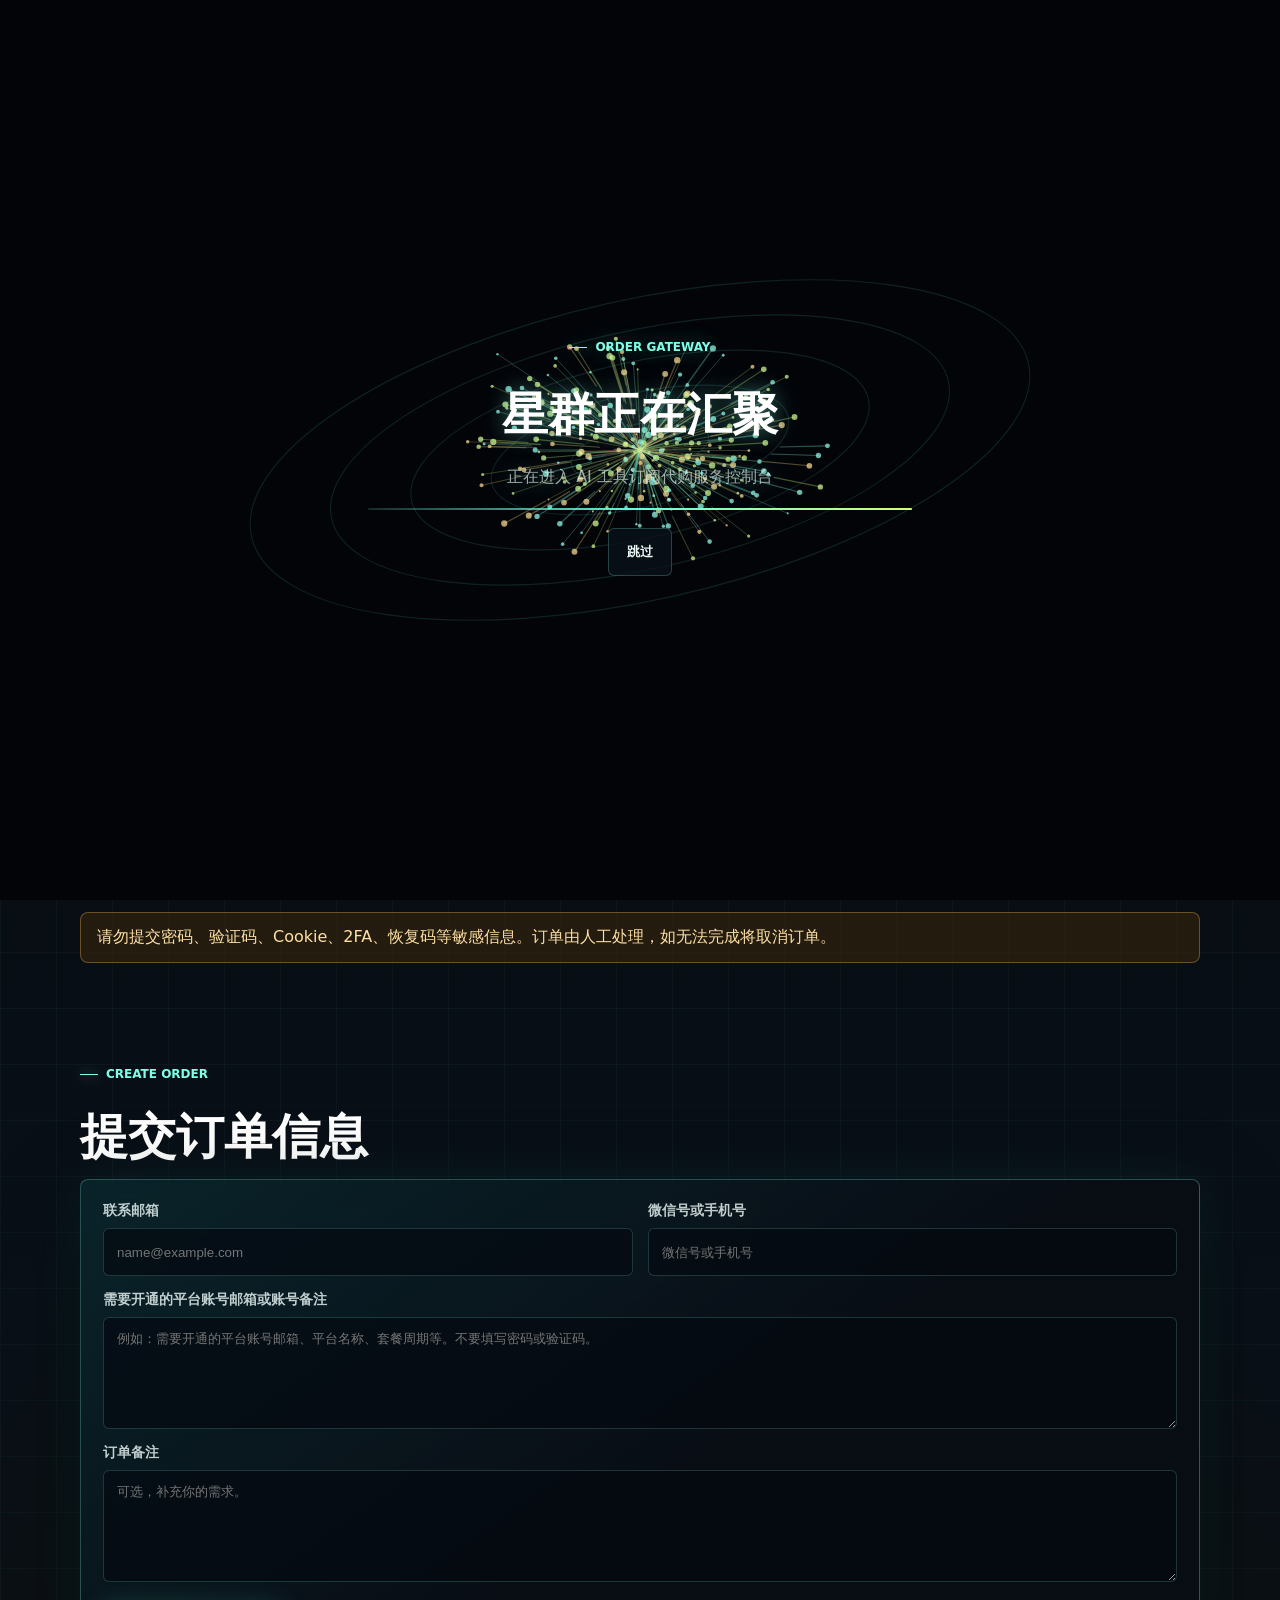
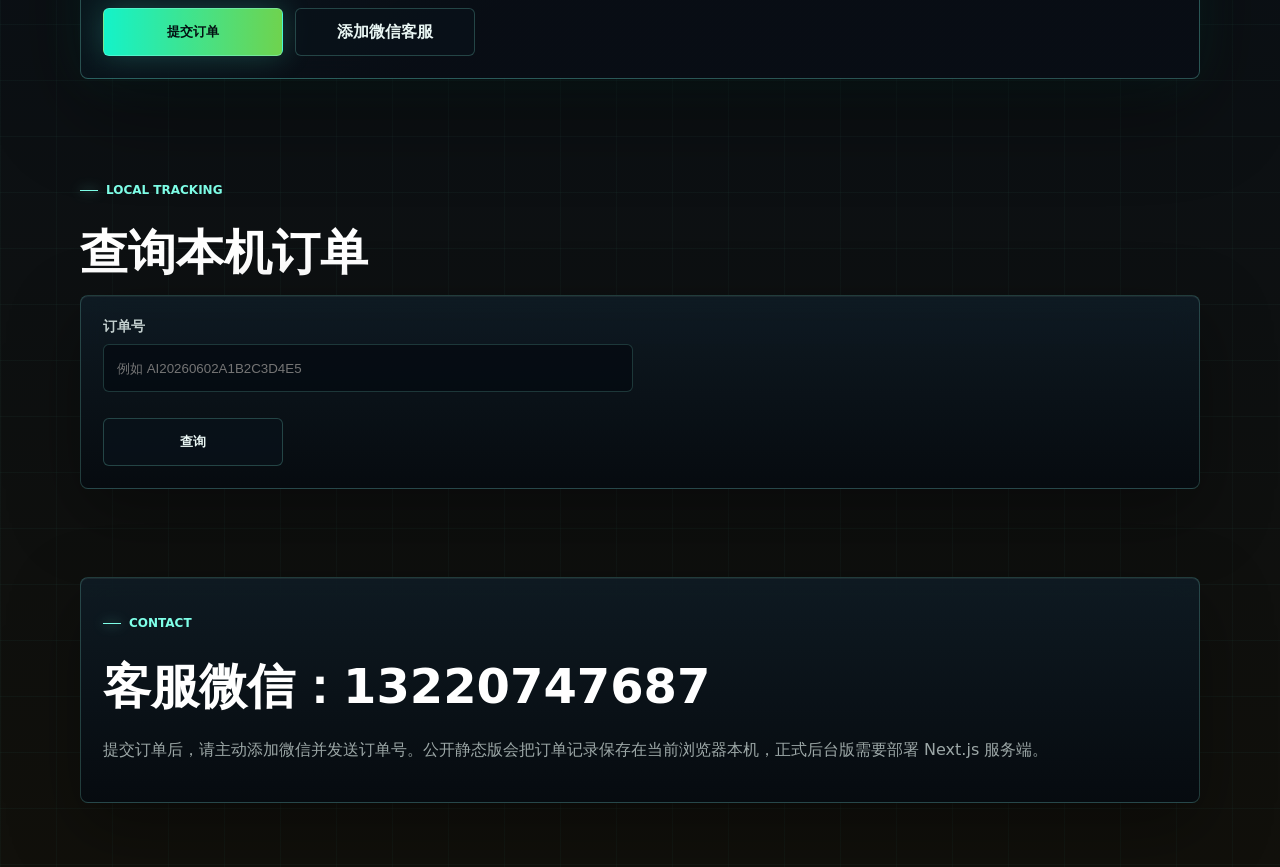
==== ai-order-service/index.html @ 051e1126 "Add AI order service public frontend" ====
<!doctype html>
<html lang="zh-CN">
<head>
  <meta charset="utf-8" />
  <meta name="viewport" content="width=device-width, initial-scale=1" />
  <title>AI 工具订阅代购服务</title>
  <style>
    :root{color-scheme:dark;--bg:#05070a;--text:#eaf7f4;--muted:rgba(234,247,244,.66);--line:rgba(139,255,232,.2);--cyan:#7fffe8;--lime:#d5ff6f;--gold:#ffc66d}*{box-sizing:border-box}body{margin:0;min-height:100vh;font-family:Inter,ui-sans-serif,system-ui,-apple-system,BlinkMacSystemFont,"Segoe UI","Microsoft YaHei",sans-serif;background:linear-gradient(rgba(92,255,221,.035) 1px,transparent 1px),linear-gradient(90deg,rgba(92,255,221,.03) 1px,transparent 1px),linear-gradient(180deg,#05070a 0%,#091018 52%,#11100b 100%);background-size:56px 56px,56px 56px,auto;color:var(--text)}body:after{position:fixed;inset:0;z-index:-1;pointer-events:none;content:"";background:linear-gradient(130deg,rgba(26,255,198,.12),transparent 28%),linear-gradient(320deg,rgba(255,194,92,.1),transparent 32%),linear-gradient(180deg,transparent,rgba(0,0,0,.46))}a{color:inherit;text-decoration:none}.site-header{position:sticky;top:0;z-index:30;border-bottom:1px solid rgba(139,255,232,.16);background:rgba(5,8,12,.78);backdrop-filter:blur(18px)}.nav{display:flex;max-width:1180px;justify-content:space-between;align-items:center;gap:18px;margin:0 auto;padding:16px}.brand{display:inline-flex;gap:10px;align-items:center;font-weight:800}.brand:before{width:12px;height:12px;border:1px solid var(--cyan);box-shadow:0 0 18px rgba(127,255,232,.9);content:"";transform:rotate(45deg)}.nav-links{display:flex;gap:16px;color:rgba(234,247,244,.7);font-size:14px}.hero{position:relative;display:grid;min-height:calc(100vh - 66px);align-items:center;overflow:hidden;padding:32px 16px}.hero:before,.hero:after{position:absolute;inset:14% 8%;border:1px solid rgba(115,255,231,.16);content:"";pointer-events:none;transform:perspective(760px) rotateX(66deg) rotateZ(-13deg)}.hero:after{inset:20% 16%;border-color:rgba(255,203,117,.16);transform:perspective(760px) rotateX(67deg) rotateZ(17deg)}.hero-grid{position:relative;z-index:1;display:grid;width:100%;max-width:1160px;gap:28px;margin:0 auto}@media(min-width:900px){.hero-grid{grid-template-columns:1.08fr .92fr;align-items:center}}.badges{display:flex;flex-wrap:wrap;gap:10px}.badge,.status-pill{display:inline-flex;align-items:center;border:1px solid rgba(127,255,232,.24);border-radius:999px;background:rgba(8,22,26,.72);color:#9ffced;font-size:12px;font-weight:800;padding:7px 11px}.micro{display:inline-flex;align-items:center;gap:8px;color:var(--cyan);font-size:12px;font-weight:800}.micro:before{width:18px;height:1px;background:var(--cyan);box-shadow:0 0 12px rgba(127,255,232,.8);content:""}h1{max-width:760px;margin:18px 0;color:white;font-size:clamp(48px,9vw,86px);line-height:.95;letter-spacing:0}p{color:var(--muted);line-height:1.85}.actions{display:grid;gap:12px;margin-top:26px}@media(min-width:520px){.actions{grid-template-columns:180px 180px}}.btn{display:inline-flex;min-height:48px;justify-content:center;align-items:center;border-radius:6px;font-weight:900;padding:12px 18px;cursor:pointer}.btn-primary{border:1px solid rgba(142,255,231,.42);background:linear-gradient(90deg,rgba(21,255,211,.95),rgba(134,255,91,.82));color:#031112;box-shadow:0 0 30px rgba(74,255,219,.22)}.btn-secondary{border:1px solid rgba(139,255,232,.22);background:rgba(9,19,26,.78);color:var(--text)}.panel,.panel-strong{border:1px solid var(--line);border-radius:8px;background:linear-gradient(180deg,rgba(15,28,37,.88),rgba(6,11,16,.9));box-shadow:0 24px 70px rgba(0,0,0,.36),inset 0 1px 0 rgba(255,255,255,.06);backdrop-filter:blur(16px)}.panel-strong{border-color:rgba(127,255,232,.28);background:linear-gradient(145deg,rgba(10,42,48,.76),rgba(9,13,21,.93) 56%);box-shadow:0 28px 90px rgba(0,0,0,.42),0 0 54px rgba(37,255,219,.08)}.package{padding:22px}.price{color:var(--cyan);font-size:56px;font-weight:950;line-height:1}.data-row{display:flex;justify-content:space-between;gap:18px;border-top:1px solid rgba(139,255,232,.12);padding:13px 0}.data-row:first-child{border-top:0}.data-row dt{color:rgba(234,247,244,.52)}.data-row dd{margin:0;color:white;font-weight:900;text-align:right}.section{width:min(1120px,calc(100% - 32px));margin:0 auto;padding:24px 0 64px}.section h2{margin:8px 0 10px;color:white;font-size:clamp(30px,5vw,48px)}.notice{border:1px solid rgba(255,197,91,.32);border-radius:8px;background:rgba(54,38,13,.62);color:#ffe0a3;padding:14px 16px}.form-grid{display:grid;gap:15px}@media(min-width:720px){.form-grid{grid-template-columns:1fr 1fr}.span-2{grid-column:span 2}}label{display:grid;gap:8px;color:rgba(234,247,244,.82);font-size:14px;font-weight:800}input,textarea{min-height:48px;width:100%;border:1px solid rgba(139,255,232,.18);border-radius:6px;background:rgba(5,11,17,.72);color:#f2fffc;outline:none;padding:12px 13px}textarea{min-height:112px;resize:vertical}.error{display:none;border:1px solid rgba(255,111,111,.34);border-radius:8px;background:rgba(54,14,18,.72);color:#ffb7b7;padding:12px 14px}.success{display:none;border:1px solid rgba(107,255,209,.3);border-radius:8px;background:rgba(8,42,37,.64);color:#95ffe8;padding:14px}.cosmic-intro{position:fixed;inset:0;z-index:80;display:grid;place-items:center;overflow:hidden;background:#020408;transition:opacity 620ms ease,visibility 620ms ease}.cosmic-intro.done{visibility:hidden;opacity:0;pointer-events:none}#stars{position:absolute;inset:0;width:100%;height:100%}.intro-console{position:relative;z-index:2;width:min(560px,calc(100vw - 32px));padding:22px 8px;text-align:center;text-shadow:0 0 22px rgba(127,255,232,.45)}.intro-console h2{margin:14px 0 8px;color:white;font-size:clamp(30px,7vw,46px)}.progress{height:2px;overflow:hidden;border-radius:999px;background:rgba(127,255,232,.15)}.progress span{display:block;height:100%;width:100%;background:linear-gradient(90deg,transparent,#64ffdf,#d5ff6f);animation:progress 2.8s ease both;transform-origin:left}@keyframes progress{from{transform:scaleX(0)}to{transform:scaleX(1)}}
  </style>
</head>
<body>
  <div class="cosmic-intro" id="intro"><canvas id="stars" aria-hidden="true"></canvas><div class="intro-console"><p class="micro" style="justify-content:center">ORDER GATEWAY</p><h2>星群正在汇聚</h2><p>正在进入 AI 工具订阅代购服务控制台</p><div class="progress"><span></span></div><button class="btn btn-secondary" id="skipIntro" style="margin-top:18px" type="button">跳过</button></div></div>
  <header class="site-header"><nav class="nav"><a class="brand" href="#top">AI 工具订阅代购服务</a><div class="nav-links"><a href="#order">下单</a><a href="#track">查询</a><a href="#contact">联系</a></div></nav></header>
  <main id="top"><section class="hero"><div class="hero-grid"><div><div class="badges"><span class="badge">固定 120 元</span><span class="badge">人工处理</span><span class="badge">公开前端版</span></div><p class="micro" style="margin-top:34px">AI SUBSCRIPTION ORDER NODE</p><h1>AI 工具订阅代购服务</h1><p>提交订单信息后，请添加客服微信完成付款与人工处理。本站为第三方服务页面，不是相关 AI 平台官方网站，也不代表官方。</p><div class="actions"><a class="btn btn-primary" href="#order">立即下单</a><a class="btn btn-secondary" href="#track">查询本机订单</a></div></div><aside class="panel-strong package"><p class="micro">CURRENT PACKAGE</p><div style="display:flex;justify-content:space-between;gap:18px;margin-top:18px"><div><h2 style="margin:0;color:white">AI 工具订阅代购</h2><p>提交订单后客服人工处理，当前公开静态版不接入真实支付接口。</p></div><div style="text-align:right"><div class="price">120</div><div style="color:rgba(255,255,255,.58);font-weight:800">CNY</div></div></div><dl><div class="data-row"><dt>订单状态</dt><dd>待付款 / 待处理</dd></div><div class="data-row"><dt>客服微信</dt><dd>13220747687</dd></div><div class="data-row"><dt>履约方式</dt><dd>人工联系上游渠道</dd></div></dl></aside></div></section><section class="section"><div class="notice">请勿提交密码、验证码、Cookie、2FA、恢复码等敏感信息。订单由人工处理，如无法完成将取消订单。</div></section><section class="section" id="order"><p class="micro">CREATE ORDER</p><h2>提交订单信息</h2><form class="panel-strong package" id="orderForm"><div class="error" id="errorBox"></div><div class="success" id="successBox"></div><div class="form-grid"><label>联系邮箱<input name="contactEmail" type="email" placeholder="name@example.com" required /></label><label>微信号或手机号<input name="contactMethod" placeholder="微信号或手机号" required /></label><label class="span-2">需要开通的平台账号邮箱或账号备注<textarea name="accountNote" placeholder="例如：需要开通的平台账号邮箱、平台名称、套餐周期等。不要填写密码或验证码。" required></textarea></label><label class="span-2">订单备注<textarea name="customerNote" placeholder="可选，补充你的需求。"></textarea></label></div><div class="actions"><button class="btn btn-primary" type="submit">提交订单</button><a class="btn btn-secondary" href="weixin://">添加微信客服</a></div></form></section><section class="section" id="track"><p class="micro">LOCAL TRACKING</p><h2>查询本机订单</h2><div class="panel package"><div class="form-grid"><label>订单号<input id="trackInput" placeholder="例如 AI20260602A1B2C3D4E5" /></label></div><div class="actions"><button class="btn btn-secondary" id="trackButton" type="button">查询</button></div><div class="success" id="trackResult"></div></div></section></main><footer class="section" id="contact"><div class="panel package"><p class="micro">CONTACT</p><h2>客服微信：13220747687</h2><p>提交订单后，请主动添加微信并发送订单号。公开静态版会把订单记录保存在当前浏览器本机，正式后台版需要部署 Next.js 服务端。</p></div></footer>
  <script>
    const sensitive=["password","密码","验证码","cookie","2fa","token","密钥","恢复码","secret","otp"];const ordersKey="ai-order-static-orders";function findSensitive(values){const text=values.join("\n").toLowerCase();return sensitive.filter((word)=>text.includes(word.toLowerCase()))}function orderNo(){const d=new Date();const date=`${d.getFullYear()}${String(d.getMonth()+1).padStart(2,"0")}${String(d.getDate()).padStart(2,"0")}`;const bytes=new Uint8Array(5);crypto.getRandomValues(bytes);return`AI${date}${Array.from(bytes,(b)=>b.toString(16).padStart(2,"0")).join("").toUpperCase()}`}function getOrders(){return JSON.parse(localStorage.getItem(ordersKey)||"[]")}function setOrders(orders){localStorage.setItem(ordersKey,JSON.stringify(orders))}document.getElementById("orderForm").addEventListener("submit",(event)=>{event.preventDefault();const form=new FormData(event.currentTarget);const payload={orderNo:orderNo(),contactEmail:String(form.get("contactEmail")||"").trim(),contactMethod:String(form.get("contactMethod")||"").trim(),accountNote:String(form.get("accountNote")||"").trim(),customerNote:String(form.get("customerNote")||"").trim(),amount:120,status:"待处理",createdAt:new Date().toISOString()};const found=findSensitive(Object.values(payload));const errorBox=document.getElementById("errorBox");const successBox=document.getElementById("successBox");errorBox.style.display="none";successBox.style.display="none";if(found.length){errorBox.textContent=`请删除敏感信息关键词后再提交：${found.join("、")}`;errorBox.style.display="block";return}const orders=getOrders();orders.unshift(payload);setOrders(orders);successBox.innerHTML=`订单已生成：<strong>${payload.orderNo}</strong><br>金额：120 元<br>状态：待处理<br>请添加微信 <strong>13220747687</strong> 并发送订单号。`;successBox.style.display="block";event.currentTarget.reset()});document.getElementById("trackButton").addEventListener("click",()=>{const no=document.getElementById("trackInput").value.trim();const order=getOrders().find((item)=>item.orderNo===no);const box=document.getElementById("trackResult");box.style.display="block";box.innerHTML=order?`订单号：<strong>${order.orderNo}</strong><br>金额：${order.amount} 元<br>状态：${order.status}<br>创建时间：${new Date(order.createdAt).toLocaleString("zh-CN")}<br>备注：${order.customerNote||"无"}`:"未找到该订单。公开静态版只能查询当前浏览器提交过的订单。"});const intro=document.getElementById("intro");document.getElementById("skipIntro").addEventListener("click",()=>intro.classList.add("done"));setTimeout(()=>intro.classList.add("done"),3200);const canvas=document.getElementById("stars");const ctx=canvas.getContext("2d");let stars=[];function resize(){const ratio=window.devicePixelRatio||1;const w=window.innerWidth;const h=window.innerHeight;canvas.width=w*ratio;canvas.height=h*ratio;canvas.style.width=`${w}px`;canvas.style.height=`${h}px`;ctx.setTransform(ratio,0,0,ratio,0,0);stars=Array.from({length:w<720?170:280},(_,i)=>{const angle=Math.random()*Math.PI*2;const radius=Math.max(w,h)*(.25+Math.random()*.72);const targetAngle=i*.18+Math.random()*.85;const targetRadius=18+Math.random()*150;return{x:w/2+Math.cos(angle)*radius,y:h/2+Math.sin(angle)*radius,tx:w/2+Math.cos(targetAngle)*targetRadius,ty:h/2+Math.sin(targetAngle)*targetRadius*.56,hue:i%3===0?170:i%3===1?83:42,size:1+Math.random()*2.2}})}function ease(t){return 1-Math.pow(1-t,3)}const start=performance.now();function draw(now){const w=window.innerWidth;const h=window.innerHeight;const progress=Math.min((now-start)/2500,1);const eased=ease(progress);const pulse=Math.sin(now/180)*.5+.5;ctx.fillStyle="#020408";ctx.fillRect(0,0,w,h);ctx.save();ctx.translate(w/2,h/2);ctx.strokeStyle=`rgba(110,255,232,${.08+pulse*.08})`;for(let ring=0;ring<5;ring+=1){ctx.beginPath();ctx.ellipse(0,0,70+ring*82,26+ring*31,-.22,0,Math.PI*2);ctx.stroke()}ctx.restore();for(const star of stars){const x=star.x+(star.tx-star.x)*eased;const y=star.y+(star.ty-star.y)*eased;const angle=Math.atan2(y-h/2,x-w/2);const streak=10+58*progress;ctx.beginPath();ctx.strokeStyle=`hsla(${star.hue},95%,74%,${.16+progress*.26})`;ctx.lineWidth=Math.max(.7,star.size*.42);ctx.moveTo(x,y);ctx.lineTo(x-Math.cos(angle)*streak,y-Math.sin(angle)*streak);ctx.stroke();ctx.beginPath();ctx.fillStyle=`hsla(${star.hue},95%,78%,${.58+pulse*.28})`;ctx.arc(x,y,star.size,0,Math.PI*2);ctx.fill()}if(!intro.classList.contains("done"))requestAnimationFrame(draw)}resize();window.addEventListener("resize",resize);requestAnimationFrame(draw);
  </script>
</body>
</html>
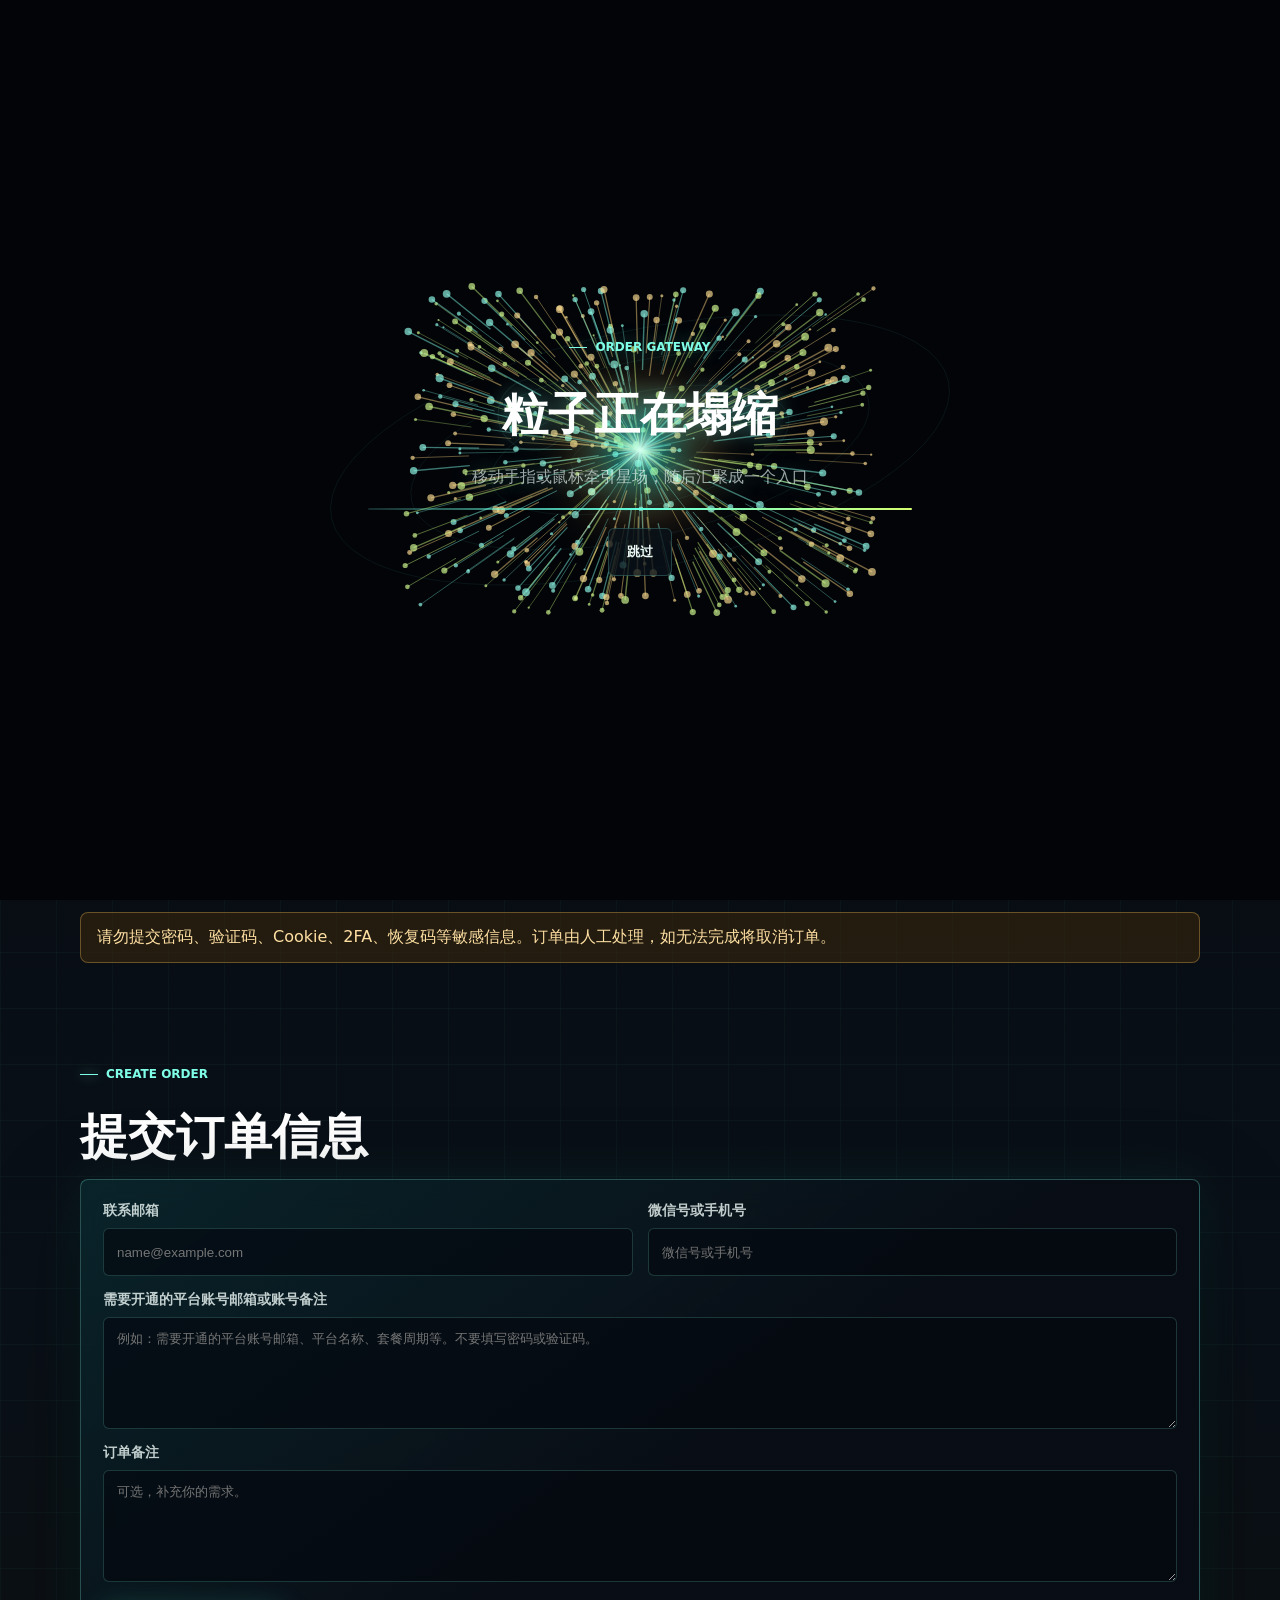
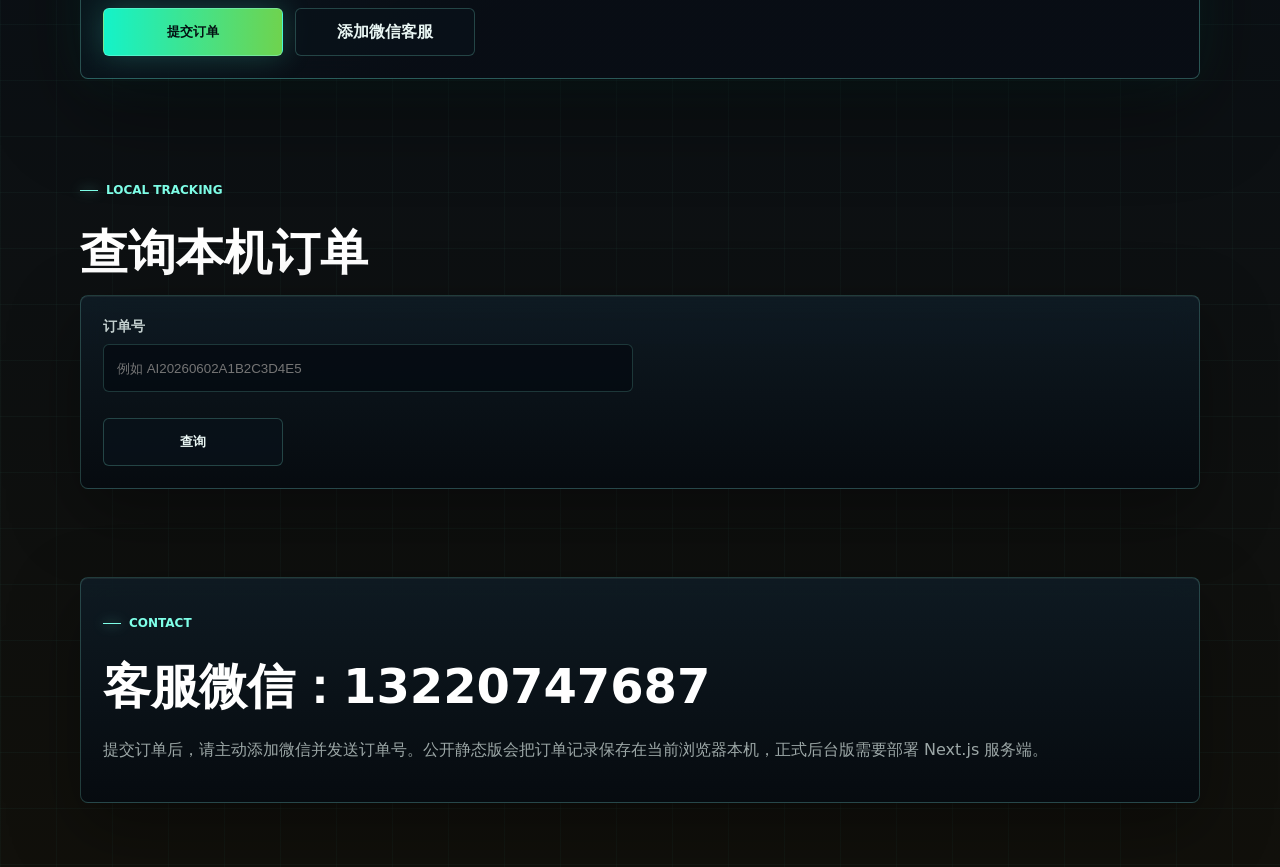
==== commit cf5e551d: "Update AI order particle intro" ====
--- a/ai-order-service/index.html
+++ b/ai-order-service/index.html
@@ -1,19 +1,692 @@
 <!doctype html>
 <html lang="zh-CN">
-<head>
-  <meta charset="utf-8" />
-  <meta name="viewport" content="width=device-width, initial-scale=1" />
-  <title>AI 工具订阅代购服务</title>
-  <style>
-    :root{color-scheme:dark;--bg:#05070a;--text:#eaf7f4;--muted:rgba(234,247,244,.66);--line:rgba(139,255,232,.2);--cyan:#7fffe8;--lime:#d5ff6f;--gold:#ffc66d}*{box-sizing:border-box}body{margin:0;min-height:100vh;font-family:Inter,ui-sans-serif,system-ui,-apple-system,BlinkMacSystemFont,"Segoe UI","Microsoft YaHei",sans-serif;background:linear-gradient(rgba(92,255,221,.035) 1px,transparent 1px),linear-gradient(90deg,rgba(92,255,221,.03) 1px,transparent 1px),linear-gradient(180deg,#05070a 0%,#091018 52%,#11100b 100%);background-size:56px 56px,56px 56px,auto;color:var(--text)}body:after{position:fixed;inset:0;z-index:-1;pointer-events:none;content:"";background:linear-gradient(130deg,rgba(26,255,198,.12),transparent 28%),linear-gradient(320deg,rgba(255,194,92,.1),transparent 32%),linear-gradient(180deg,transparent,rgba(0,0,0,.46))}a{color:inherit;text-decoration:none}.site-header{position:sticky;top:0;z-index:30;border-bottom:1px solid rgba(139,255,232,.16);background:rgba(5,8,12,.78);backdrop-filter:blur(18px)}.nav{display:flex;max-width:1180px;justify-content:space-between;align-items:center;gap:18px;margin:0 auto;padding:16px}.brand{display:inline-flex;gap:10px;align-items:center;font-weight:800}.brand:before{width:12px;height:12px;border:1px solid var(--cyan);box-shadow:0 0 18px rgba(127,255,232,.9);content:"";transform:rotate(45deg)}.nav-links{display:flex;gap:16px;color:rgba(234,247,244,.7);font-size:14px}.hero{position:relative;display:grid;min-height:calc(100vh - 66px);align-items:center;overflow:hidden;padding:32px 16px}.hero:before,.hero:after{position:absolute;inset:14% 8%;border:1px solid rgba(115,255,231,.16);content:"";pointer-events:none;transform:perspective(760px) rotateX(66deg) rotateZ(-13deg)}.hero:after{inset:20% 16%;border-color:rgba(255,203,117,.16);transform:perspective(760px) rotateX(67deg) rotateZ(17deg)}.hero-grid{position:relative;z-index:1;display:grid;width:100%;max-width:1160px;gap:28px;margin:0 auto}@media(min-width:900px){.hero-grid{grid-template-columns:1.08fr .92fr;align-items:center}}.badges{display:flex;flex-wrap:wrap;gap:10px}.badge,.status-pill{display:inline-flex;align-items:center;border:1px solid rgba(127,255,232,.24);border-radius:999px;background:rgba(8,22,26,.72);color:#9ffced;font-size:12px;font-weight:800;padding:7px 11px}.micro{display:inline-flex;align-items:center;gap:8px;color:var(--cyan);font-size:12px;font-weight:800}.micro:before{width:18px;height:1px;background:var(--cyan);box-shadow:0 0 12px rgba(127,255,232,.8);content:""}h1{max-width:760px;margin:18px 0;color:white;font-size:clamp(48px,9vw,86px);line-height:.95;letter-spacing:0}p{color:var(--muted);line-height:1.85}.actions{display:grid;gap:12px;margin-top:26px}@media(min-width:520px){.actions{grid-template-columns:180px 180px}}.btn{display:inline-flex;min-height:48px;justify-content:center;align-items:center;border-radius:6px;font-weight:900;padding:12px 18px;cursor:pointer}.btn-primary{border:1px solid rgba(142,255,231,.42);background:linear-gradient(90deg,rgba(21,255,211,.95),rgba(134,255,91,.82));color:#031112;box-shadow:0 0 30px rgba(74,255,219,.22)}.btn-secondary{border:1px solid rgba(139,255,232,.22);background:rgba(9,19,26,.78);color:var(--text)}.panel,.panel-strong{border:1px solid var(--line);border-radius:8px;background:linear-gradient(180deg,rgba(15,28,37,.88),rgba(6,11,16,.9));box-shadow:0 24px 70px rgba(0,0,0,.36),inset 0 1px 0 rgba(255,255,255,.06);backdrop-filter:blur(16px)}.panel-strong{border-color:rgba(127,255,232,.28);background:linear-gradient(145deg,rgba(10,42,48,.76),rgba(9,13,21,.93) 56%);box-shadow:0 28px 90px rgba(0,0,0,.42),0 0 54px rgba(37,255,219,.08)}.package{padding:22px}.price{color:var(--cyan);font-size:56px;font-weight:950;line-height:1}.data-row{display:flex;justify-content:space-between;gap:18px;border-top:1px solid rgba(139,255,232,.12);padding:13px 0}.data-row:first-child{border-top:0}.data-row dt{color:rgba(234,247,244,.52)}.data-row dd{margin:0;color:white;font-weight:900;text-align:right}.section{width:min(1120px,calc(100% - 32px));margin:0 auto;padding:24px 0 64px}.section h2{margin:8px 0 10px;color:white;font-size:clamp(30px,5vw,48px)}.notice{border:1px solid rgba(255,197,91,.32);border-radius:8px;background:rgba(54,38,13,.62);color:#ffe0a3;padding:14px 16px}.form-grid{display:grid;gap:15px}@media(min-width:720px){.form-grid{grid-template-columns:1fr 1fr}.span-2{grid-column:span 2}}label{display:grid;gap:8px;color:rgba(234,247,244,.82);font-size:14px;font-weight:800}input,textarea{min-height:48px;width:100%;border:1px solid rgba(139,255,232,.18);border-radius:6px;background:rgba(5,11,17,.72);color:#f2fffc;outline:none;padding:12px 13px}textarea{min-height:112px;resize:vertical}.error{display:none;border:1px solid rgba(255,111,111,.34);border-radius:8px;background:rgba(54,14,18,.72);color:#ffb7b7;padding:12px 14px}.success{display:none;border:1px solid rgba(107,255,209,.3);border-radius:8px;background:rgba(8,42,37,.64);color:#95ffe8;padding:14px}.cosmic-intro{position:fixed;inset:0;z-index:80;display:grid;place-items:center;overflow:hidden;background:#020408;transition:opacity 620ms ease,visibility 620ms ease}.cosmic-intro.done{visibility:hidden;opacity:0;pointer-events:none}#stars{position:absolute;inset:0;width:100%;height:100%}.intro-console{position:relative;z-index:2;width:min(560px,calc(100vw - 32px));padding:22px 8px;text-align:center;text-shadow:0 0 22px rgba(127,255,232,.45)}.intro-console h2{margin:14px 0 8px;color:white;font-size:clamp(30px,7vw,46px)}.progress{height:2px;overflow:hidden;border-radius:999px;background:rgba(127,255,232,.15)}.progress span{display:block;height:100%;width:100%;background:linear-gradient(90deg,transparent,#64ffdf,#d5ff6f);animation:progress 2.8s ease both;transform-origin:left}@keyframes progress{from{transform:scaleX(0)}to{transform:scaleX(1)}}
-  </style>
-</head>
-<body>
-  <div class="cosmic-intro" id="intro"><canvas id="stars" aria-hidden="true"></canvas><div class="intro-console"><p class="micro" style="justify-content:center">ORDER GATEWAY</p><h2>星群正在汇聚</h2><p>正在进入 AI 工具订阅代购服务控制台</p><div class="progress"><span></span></div><button class="btn btn-secondary" id="skipIntro" style="margin-top:18px" type="button">跳过</button></div></div>
-  <header class="site-header"><nav class="nav"><a class="brand" href="#top">AI 工具订阅代购服务</a><div class="nav-links"><a href="#order">下单</a><a href="#track">查询</a><a href="#contact">联系</a></div></nav></header>
-  <main id="top"><section class="hero"><div class="hero-grid"><div><div class="badges"><span class="badge">固定 120 元</span><span class="badge">人工处理</span><span class="badge">公开前端版</span></div><p class="micro" style="margin-top:34px">AI SUBSCRIPTION ORDER NODE</p><h1>AI 工具订阅代购服务</h1><p>提交订单信息后，请添加客服微信完成付款与人工处理。本站为第三方服务页面，不是相关 AI 平台官方网站，也不代表官方。</p><div class="actions"><a class="btn btn-primary" href="#order">立即下单</a><a class="btn btn-secondary" href="#track">查询本机订单</a></div></div><aside class="panel-strong package"><p class="micro">CURRENT PACKAGE</p><div style="display:flex;justify-content:space-between;gap:18px;margin-top:18px"><div><h2 style="margin:0;color:white">AI 工具订阅代购</h2><p>提交订单后客服人工处理，当前公开静态版不接入真实支付接口。</p></div><div style="text-align:right"><div class="price">120</div><div style="color:rgba(255,255,255,.58);font-weight:800">CNY</div></div></div><dl><div class="data-row"><dt>订单状态</dt><dd>待付款 / 待处理</dd></div><div class="data-row"><dt>客服微信</dt><dd>13220747687</dd></div><div class="data-row"><dt>履约方式</dt><dd>人工联系上游渠道</dd></div></dl></aside></div></section><section class="section"><div class="notice">请勿提交密码、验证码、Cookie、2FA、恢复码等敏感信息。订单由人工处理，如无法完成将取消订单。</div></section><section class="section" id="order"><p class="micro">CREATE ORDER</p><h2>提交订单信息</h2><form class="panel-strong package" id="orderForm"><div class="error" id="errorBox"></div><div class="success" id="successBox"></div><div class="form-grid"><label>联系邮箱<input name="contactEmail" type="email" placeholder="name@example.com" required /></label><label>微信号或手机号<input name="contactMethod" placeholder="微信号或手机号" required /></label><label class="span-2">需要开通的平台账号邮箱或账号备注<textarea name="accountNote" placeholder="例如：需要开通的平台账号邮箱、平台名称、套餐周期等。不要填写密码或验证码。" required></textarea></label><label class="span-2">订单备注<textarea name="customerNote" placeholder="可选，补充你的需求。"></textarea></label></div><div class="actions"><button class="btn btn-primary" type="submit">提交订单</button><a class="btn btn-secondary" href="weixin://">添加微信客服</a></div></form></section><section class="section" id="track"><p class="micro">LOCAL TRACKING</p><h2>查询本机订单</h2><div class="panel package"><div class="form-grid"><label>订单号<input id="trackInput" placeholder="例如 AI20260602A1B2C3D4E5" /></label></div><div class="actions"><button class="btn btn-secondary" id="trackButton" type="button">查询</button></div><div class="success" id="trackResult"></div></div></section></main><footer class="section" id="contact"><div class="panel package"><p class="micro">CONTACT</p><h2>客服微信：13220747687</h2><p>提交订单后，请主动添加微信并发送订单号。公开静态版会把订单记录保存在当前浏览器本机，正式后台版需要部署 Next.js 服务端。</p></div></footer>
-  <script>
-    const sensitive=["password","密码","验证码","cookie","2fa","token","密钥","恢复码","secret","otp"];const ordersKey="ai-order-static-orders";function findSensitive(values){const text=values.join("\n").toLowerCase();return sensitive.filter((word)=>text.includes(word.toLowerCase()))}function orderNo(){const d=new Date();const date=`${d.getFullYear()}${String(d.getMonth()+1).padStart(2,"0")}${String(d.getDate()).padStart(2,"0")}`;const bytes=new Uint8Array(5);crypto.getRandomValues(bytes);return`AI${date}${Array.from(bytes,(b)=>b.toString(16).padStart(2,"0")).join("").toUpperCase()}`}function getOrders(){return JSON.parse(localStorage.getItem(ordersKey)||"[]")}function setOrders(orders){localStorage.setItem(ordersKey,JSON.stringify(orders))}document.getElementById("orderForm").addEventListener("submit",(event)=>{event.preventDefault();const form=new FormData(event.currentTarget);const payload={orderNo:orderNo(),contactEmail:String(form.get("contactEmail")||"").trim(),contactMethod:String(form.get("contactMethod")||"").trim(),accountNote:String(form.get("accountNote")||"").trim(),customerNote:String(form.get("customerNote")||"").trim(),amount:120,status:"待处理",createdAt:new Date().toISOString()};const found=findSensitive(Object.values(payload));const errorBox=document.getElementById("errorBox");const successBox=document.getElementById("successBox");errorBox.style.display="none";successBox.style.display="none";if(found.length){errorBox.textContent=`请删除敏感信息关键词后再提交：${found.join("、")}`;errorBox.style.display="block";return}const orders=getOrders();orders.unshift(payload);setOrders(orders);successBox.innerHTML=`订单已生成：<strong>${payload.orderNo}</strong><br>金额：120 元<br>状态：待处理<br>请添加微信 <strong>13220747687</strong> 并发送订单号。`;successBox.style.display="block";event.currentTarget.reset()});document.getElementById("trackButton").addEventListener("click",()=>{const no=document.getElementById("trackInput").value.trim();const order=getOrders().find((item)=>item.orderNo===no);const box=document.getElementById("trackResult");box.style.display="block";box.innerHTML=order?`订单号：<strong>${order.orderNo}</strong><br>金额：${order.amount} 元<br>状态：${order.status}<br>创建时间：${new Date(order.createdAt).toLocaleString("zh-CN")}<br>备注：${order.customerNote||"无"}`:"未找到该订单。公开静态版只能查询当前浏览器提交过的订单。"});const intro=document.getElementById("intro");document.getElementById("skipIntro").addEventListener("click",()=>intro.classList.add("done"));setTimeout(()=>intro.classList.add("done"),3200);const canvas=document.getElementById("stars");const ctx=canvas.getContext("2d");let stars=[];function resize(){const ratio=window.devicePixelRatio||1;const w=window.innerWidth;const h=window.innerHeight;canvas.width=w*ratio;canvas.height=h*ratio;canvas.style.width=`${w}px`;canvas.style.height=`${h}px`;ctx.setTransform(ratio,0,0,ratio,0,0);stars=Array.from({length:w<720?170:280},(_,i)=>{const angle=Math.random()*Math.PI*2;const radius=Math.max(w,h)*(.25+Math.random()*.72);const targetAngle=i*.18+Math.random()*.85;const targetRadius=18+Math.random()*150;return{x:w/2+Math.cos(angle)*radius,y:h/2+Math.sin(angle)*radius,tx:w/2+Math.cos(targetAngle)*targetRadius,ty:h/2+Math.sin(targetAngle)*targetRadius*.56,hue:i%3===0?170:i%3===1?83:42,size:1+Math.random()*2.2}})}function ease(t){return 1-Math.pow(1-t,3)}const start=performance.now();function draw(now){const w=window.innerWidth;const h=window.innerHeight;const progress=Math.min((now-start)/2500,1);const eased=ease(progress);const pulse=Math.sin(now/180)*.5+.5;ctx.fillStyle="#020408";ctx.fillRect(0,0,w,h);ctx.save();ctx.translate(w/2,h/2);ctx.strokeStyle=`rgba(110,255,232,${.08+pulse*.08})`;for(let ring=0;ring<5;ring+=1){ctx.beginPath();ctx.ellipse(0,0,70+ring*82,26+ring*31,-.22,0,Math.PI*2);ctx.stroke()}ctx.restore();for(const star of stars){const x=star.x+(star.tx-star.x)*eased;const y=star.y+(star.ty-star.y)*eased;const angle=Math.atan2(y-h/2,x-w/2);const streak=10+58*progress;ctx.beginPath();ctx.strokeStyle=`hsla(${star.hue},95%,74%,${.16+progress*.26})`;ctx.lineWidth=Math.max(.7,star.size*.42);ctx.moveTo(x,y);ctx.lineTo(x-Math.cos(angle)*streak,y-Math.sin(angle)*streak);ctx.stroke();ctx.beginPath();ctx.fillStyle=`hsla(${star.hue},95%,78%,${.58+pulse*.28})`;ctx.arc(x,y,star.size,0,Math.PI*2);ctx.fill()}if(!intro.classList.contains("done"))requestAnimationFrame(draw)}resize();window.addEventListener("resize",resize);requestAnimationFrame(draw);
-  </script>
-</body>
-</html>+  <head>
+    <meta charset="utf-8" />
+    <meta name="viewport" content="width=device-width, initial-scale=1" />
+    <title>AI 工具订阅代购服务</title>
+    <style>
+      :root {
+        color-scheme: dark;
+        --bg: #05070a;
+        --text: #eaf7f4;
+        --muted: rgba(234, 247, 244, 0.66);
+        --line: rgba(139, 255, 232, 0.2);
+        --cyan: #7fffe8;
+        --lime: #d5ff6f;
+        --gold: #ffc66d;
+      }
+      * {
+        box-sizing: border-box;
+      }
+      body {
+        margin: 0;
+        min-height: 100vh;
+        font-family:
+          Inter, ui-sans-serif, system-ui, -apple-system, BlinkMacSystemFont,
+          "Segoe UI", "Microsoft YaHei", sans-serif;
+        background:
+          linear-gradient(rgba(92, 255, 221, 0.035) 1px, transparent 1px),
+          linear-gradient(90deg, rgba(92, 255, 221, 0.03) 1px, transparent 1px),
+          linear-gradient(180deg, #05070a 0%, #091018 52%, #11100b 100%);
+        background-size: 56px 56px, 56px 56px, auto;
+        color: var(--text);
+      }
+      body::after {
+        position: fixed;
+        inset: 0;
+        z-index: -1;
+        pointer-events: none;
+        content: "";
+        background:
+          linear-gradient(130deg, rgba(26, 255, 198, 0.12), transparent 28%),
+          linear-gradient(320deg, rgba(255, 194, 92, 0.1), transparent 32%),
+          linear-gradient(180deg, transparent, rgba(0, 0, 0, 0.46));
+      }
+      a {
+        color: inherit;
+        text-decoration: none;
+      }
+      .site-header {
+        position: sticky;
+        top: 0;
+        z-index: 30;
+        border-bottom: 1px solid rgba(139, 255, 232, 0.16);
+        background: rgba(5, 8, 12, 0.78);
+        backdrop-filter: blur(18px);
+      }
+      .nav {
+        display: flex;
+        max-width: 1180px;
+        justify-content: space-between;
+        align-items: center;
+        gap: 18px;
+        margin: 0 auto;
+        padding: 16px;
+      }
+      .brand {
+        display: inline-flex;
+        gap: 10px;
+        align-items: center;
+        font-weight: 800;
+      }
+      .brand::before {
+        width: 12px;
+        height: 12px;
+        border: 1px solid var(--cyan);
+        box-shadow: 0 0 18px rgba(127, 255, 232, 0.9);
+        content: "";
+        transform: rotate(45deg);
+      }
+      .nav-links {
+        display: flex;
+        gap: 16px;
+        color: rgba(234, 247, 244, 0.7);
+        font-size: 14px;
+      }
+      .hero {
+        position: relative;
+        display: grid;
+        min-height: calc(100vh - 66px);
+        align-items: center;
+        overflow: hidden;
+        padding: 32px 16px;
+      }
+      .hero::before,
+      .hero::after {
+        position: absolute;
+        inset: 14% 8%;
+        border: 1px solid rgba(115, 255, 231, 0.16);
+        content: "";
+        pointer-events: none;
+        transform: perspective(760px) rotateX(66deg) rotateZ(-13deg);
+      }
+      .hero::after {
+        inset: 20% 16%;
+        border-color: rgba(255, 203, 117, 0.16);
+        transform: perspective(760px) rotateX(67deg) rotateZ(17deg);
+      }
+      .hero-grid {
+        position: relative;
+        z-index: 1;
+        display: grid;
+        width: 100%;
+        max-width: 1160px;
+        gap: 28px;
+        margin: 0 auto;
+      }
+      @media (min-width: 900px) {
+        .hero-grid {
+          grid-template-columns: 1.08fr 0.92fr;
+          align-items: center;
+        }
+      }
+      .badges {
+        display: flex;
+        flex-wrap: wrap;
+        gap: 10px;
+      }
+      .badge,
+      .status-pill {
+        display: inline-flex;
+        align-items: center;
+        border: 1px solid rgba(127, 255, 232, 0.24);
+        border-radius: 999px;
+        background: rgba(8, 22, 26, 0.72);
+        color: #9ffced;
+        font-size: 12px;
+        font-weight: 800;
+        padding: 7px 11px;
+      }
+      .micro {
+        display: inline-flex;
+        align-items: center;
+        gap: 8px;
+        color: var(--cyan);
+        font-size: 12px;
+        font-weight: 800;
+      }
+      .micro::before {
+        width: 18px;
+        height: 1px;
+        background: var(--cyan);
+        box-shadow: 0 0 12px rgba(127, 255, 232, 0.8);
+        content: "";
+      }
+      h1 {
+        max-width: 760px;
+        margin: 18px 0;
+        color: white;
+        font-size: clamp(48px, 9vw, 86px);
+        line-height: 0.95;
+        letter-spacing: 0;
+      }
+      p {
+        color: var(--muted);
+        line-height: 1.85;
+      }
+      .actions {
+        display: grid;
+        gap: 12px;
+        margin-top: 26px;
+      }
+      @media (min-width: 520px) {
+        .actions {
+          grid-template-columns: 180px 180px;
+        }
+      }
+      .btn {
+        display: inline-flex;
+        min-height: 48px;
+        justify-content: center;
+        align-items: center;
+        border-radius: 6px;
+        font-weight: 900;
+        padding: 12px 18px;
+        cursor: pointer;
+      }
+      .btn-primary {
+        border: 1px solid rgba(142, 255, 231, 0.42);
+        background: linear-gradient(90deg, rgba(21, 255, 211, 0.95), rgba(134, 255, 91, 0.82));
+        color: #031112;
+        box-shadow: 0 0 30px rgba(74, 255, 219, 0.22);
+      }
+      .btn-secondary {
+        border: 1px solid rgba(139, 255, 232, 0.22);
+        background: rgba(9, 19, 26, 0.78);
+        color: var(--text);
+      }
+      .panel,
+      .panel-strong {
+        border: 1px solid var(--line);
+        border-radius: 8px;
+        background: linear-gradient(180deg, rgba(15, 28, 37, 0.88), rgba(6, 11, 16, 0.9));
+        box-shadow: 0 24px 70px rgba(0, 0, 0, 0.36), inset 0 1px 0 rgba(255, 255, 255, 0.06);
+        backdrop-filter: blur(16px);
+      }
+      .panel-strong {
+        border-color: rgba(127, 255, 232, 0.28);
+        background: linear-gradient(145deg, rgba(10, 42, 48, 0.76), rgba(9, 13, 21, 0.93) 56%);
+        box-shadow: 0 28px 90px rgba(0, 0, 0, 0.42), 0 0 54px rgba(37, 255, 219, 0.08);
+      }
+      .package {
+        padding: 22px;
+      }
+      .price {
+        color: var(--cyan);
+        font-size: 56px;
+        font-weight: 950;
+        line-height: 1;
+      }
+      .data-row {
+        display: flex;
+        justify-content: space-between;
+        gap: 18px;
+        border-top: 1px solid rgba(139, 255, 232, 0.12);
+        padding: 13px 0;
+      }
+      .data-row:first-child {
+        border-top: 0;
+      }
+      .data-row dt {
+        color: rgba(234, 247, 244, 0.52);
+      }
+      .data-row dd {
+        margin: 0;
+        color: white;
+        font-weight: 900;
+        text-align: right;
+      }
+      .section {
+        width: min(1120px, calc(100% - 32px));
+        margin: 0 auto;
+        padding: 24px 0 64px;
+      }
+      .section h2 {
+        margin: 8px 0 10px;
+        color: white;
+        font-size: clamp(30px, 5vw, 48px);
+      }
+      .notice {
+        border: 1px solid rgba(255, 197, 91, 0.32);
+        border-radius: 8px;
+        background: rgba(54, 38, 13, 0.62);
+        color: #ffe0a3;
+        padding: 14px 16px;
+      }
+      .form-grid {
+        display: grid;
+        gap: 15px;
+      }
+      @media (min-width: 720px) {
+        .form-grid {
+          grid-template-columns: 1fr 1fr;
+        }
+        .span-2 {
+          grid-column: span 2;
+        }
+      }
+      label {
+        display: grid;
+        gap: 8px;
+        color: rgba(234, 247, 244, 0.82);
+        font-size: 14px;
+        font-weight: 800;
+      }
+      input,
+      textarea {
+        min-height: 48px;
+        width: 100%;
+        border: 1px solid rgba(139, 255, 232, 0.18);
+        border-radius: 6px;
+        background: rgba(5, 11, 17, 0.72);
+        color: #f2fffc;
+        outline: none;
+        padding: 12px 13px;
+      }
+      textarea {
+        min-height: 112px;
+        resize: vertical;
+      }
+      .error {
+        display: none;
+        border: 1px solid rgba(255, 111, 111, 0.34);
+        border-radius: 8px;
+        background: rgba(54, 14, 18, 0.72);
+        color: #ffb7b7;
+        padding: 12px 14px;
+      }
+      .success {
+        display: none;
+        border: 1px solid rgba(107, 255, 209, 0.3);
+        border-radius: 8px;
+        background: rgba(8, 42, 37, 0.64);
+        color: #95ffe8;
+        padding: 14px;
+      }
+      .cosmic-intro {
+        position: fixed;
+        inset: 0;
+        z-index: 80;
+        display: grid;
+        place-items: center;
+        overflow: hidden;
+        background: #020408;
+        transition: opacity 620ms ease, visibility 620ms ease;
+      }
+      .cosmic-intro.done {
+        visibility: hidden;
+        opacity: 0;
+        pointer-events: none;
+      }
+      #stars {
+        position: absolute;
+        inset: 0;
+        width: 100%;
+        height: 100%;
+      }
+      .intro-console {
+        position: relative;
+        z-index: 2;
+        width: min(560px, calc(100vw - 32px));
+        padding: 22px 8px;
+        text-align: center;
+        text-shadow: 0 0 22px rgba(127, 255, 232, 0.45);
+      }
+      .intro-console h2 {
+        margin: 14px 0 8px;
+        color: white;
+        font-size: clamp(30px, 7vw, 46px);
+      }
+      .progress {
+        height: 2px;
+        overflow: hidden;
+        border-radius: 999px;
+        background: rgba(127, 255, 232, 0.15);
+      }
+      .progress span {
+        display: block;
+        height: 100%;
+        width: 100%;
+        background: linear-gradient(90deg, transparent, #64ffdf, #d5ff6f);
+        animation: progress 2.8s ease both;
+        transform-origin: left;
+      }
+      @keyframes progress {
+        from { transform: scaleX(0); }
+        to { transform: scaleX(1); }
+      }
+    </style>
+  </head>
+  <body>
+    <div class="cosmic-intro" id="intro">
+      <canvas id="stars" aria-hidden="true"></canvas>
+      <div class="intro-console">
+        <p class="micro" style="justify-content:center">ORDER GATEWAY</p>
+        <h2>粒子正在塌缩</h2>
+        <p>移动手指或鼠标牵引星场，随后汇聚成一个入口</p>
+        <div class="progress"><span></span></div>
+        <button class="btn btn-secondary" id="skipIntro" style="margin-top:18px">跳过</button>
+      </div>
+    </div>
+
+    <header class="site-header">
+      <nav class="nav">
+        <a class="brand" href="#top">AI 工具订阅代购服务</a>
+        <div class="nav-links">
+          <a href="#order">下单</a>
+          <a href="#track">查询</a>
+          <a href="#contact">联系</a>
+        </div>
+      </nav>
+    </header>
+
+    <main id="top">
+      <section class="hero">
+        <div class="hero-grid">
+          <div>
+            <div class="badges">
+              <span class="badge">固定 120 元</span>
+              <span class="badge">人工处理</span>
+              <span class="badge">公开前端版</span>
+            </div>
+            <p class="micro" style="margin-top:34px">AI SUBSCRIPTION ORDER NODE</p>
+            <h1>AI 工具订阅代购服务</h1>
+            <p>
+              提交订单信息后，请添加客服微信完成付款与人工处理。本站为第三方服务页面，不是相关 AI 平台官方网站，也不代表官方。
+            </p>
+            <div class="actions">
+              <a class="btn btn-primary" href="#order">立即下单</a>
+              <a class="btn btn-secondary" href="#track">查询本机订单</a>
+            </div>
+          </div>
+
+          <aside class="panel-strong package">
+            <p class="micro">CURRENT PACKAGE</p>
+            <div style="display:flex;justify-content:space-between;gap:18px;margin-top:18px">
+              <div>
+                <h2 style="margin:0;color:white">AI 工具订阅代购</h2>
+                <p>提交订单后客服人工处理，当前公开静态版不接入真实支付接口。</p>
+              </div>
+              <div style="text-align:right">
+                <div class="price">120</div>
+                <div style="color:rgba(255,255,255,.58);font-weight:800">CNY</div>
+              </div>
+            </div>
+            <dl>
+              <div class="data-row"><dt>订单状态</dt><dd>待付款 / 待处理</dd></div>
+              <div class="data-row"><dt>客服微信</dt><dd>13220747687</dd></div>
+              <div class="data-row"><dt>履约方式</dt><dd>人工联系上游渠道</dd></div>
+            </dl>
+          </aside>
+        </div>
+      </section>
+
+      <section class="section">
+        <div class="notice">
+          请勿提交密码、验证码、Cookie、2FA、恢复码等敏感信息。订单由人工处理，如无法完成将取消订单。
+        </div>
+      </section>
+
+      <section class="section" id="order">
+        <p class="micro">CREATE ORDER</p>
+        <h2>提交订单信息</h2>
+        <form class="panel-strong package" id="orderForm">
+          <div class="error" id="errorBox"></div>
+          <div class="success" id="successBox"></div>
+          <div class="form-grid">
+            <label>
+              联系邮箱
+              <input name="contactEmail" type="email" placeholder="name@example.com" required />
+            </label>
+            <label>
+              微信号或手机号
+              <input name="contactMethod" placeholder="微信号或手机号" required />
+            </label>
+            <label class="span-2">
+              需要开通的平台账号邮箱或账号备注
+              <textarea name="accountNote" placeholder="例如：需要开通的平台账号邮箱、平台名称、套餐周期等。不要填写密码或验证码。" required></textarea>
+            </label>
+            <label class="span-2">
+              订单备注
+              <textarea name="customerNote" placeholder="可选，补充你的需求。"></textarea>
+            </label>
+          </div>
+          <div class="actions">
+            <button class="btn btn-primary" type="submit">提交订单</button>
+            <a class="btn btn-secondary" href="weixin://">添加微信客服</a>
+          </div>
+        </form>
+      </section>
+
+      <section class="section" id="track">
+        <p class="micro">LOCAL TRACKING</p>
+        <h2>查询本机订单</h2>
+        <div class="panel package">
+          <div class="form-grid">
+            <label>
+              订单号
+              <input id="trackInput" placeholder="例如 AI20260602A1B2C3D4E5" />
+            </label>
+          </div>
+          <div class="actions">
+            <button class="btn btn-secondary" id="trackButton" type="button">查询</button>
+          </div>
+          <div class="success" id="trackResult"></div>
+        </div>
+      </section>
+    </main>
+
+    <footer class="section" id="contact">
+      <div class="panel package">
+        <p class="micro">CONTACT</p>
+        <h2>客服微信：13220747687</h2>
+        <p>提交订单后，请主动添加微信并发送订单号。公开静态版会把订单记录保存在当前浏览器本机，正式后台版需要部署 Next.js 服务端。</p>
+      </div>
+    </footer>
+
+    <script>
+      const sensitive = ["password", "密码", "验证码", "cookie", "2fa", "token", "密钥", "恢复码", "secret", "otp"];
+      const ordersKey = "ai-order-static-orders";
+
+      function findSensitive(values) {
+        const text = values.join("\n").toLowerCase();
+        return sensitive.filter((word) => text.includes(word.toLowerCase()));
+      }
+      function orderNo() {
+        const d = new Date();
+        const date = `${d.getFullYear()}${String(d.getMonth() + 1).padStart(2, "0")}${String(d.getDate()).padStart(2, "0")}`;
+        const bytes = new Uint8Array(5);
+        crypto.getRandomValues(bytes);
+        return `AI${date}${Array.from(bytes, (b) => b.toString(16).padStart(2, "0")).join("").toUpperCase()}`;
+      }
+      function getOrders() {
+        return JSON.parse(localStorage.getItem(ordersKey) || "[]");
+      }
+      function setOrders(orders) {
+        localStorage.setItem(ordersKey, JSON.stringify(orders));
+      }
+
+      document.getElementById("orderForm").addEventListener("submit", (event) => {
+        event.preventDefault();
+        const form = new FormData(event.currentTarget);
+        const payload = {
+          orderNo: orderNo(),
+          contactEmail: String(form.get("contactEmail") || "").trim(),
+          contactMethod: String(form.get("contactMethod") || "").trim(),
+          accountNote: String(form.get("accountNote") || "").trim(),
+          customerNote: String(form.get("customerNote") || "").trim(),
+          amount: 120,
+          status: "待处理",
+          createdAt: new Date().toISOString()
+        };
+        const found = findSensitive(Object.values(payload));
+        const errorBox = document.getElementById("errorBox");
+        const successBox = document.getElementById("successBox");
+        errorBox.style.display = "none";
+        successBox.style.display = "none";
+        if (found.length) {
+          errorBox.textContent = `请删除敏感信息关键词后再提交：${found.join("、")}`;
+          errorBox.style.display = "block";
+          return;
+        }
+        const orders = getOrders();
+        orders.unshift(payload);
+        setOrders(orders);
+        successBox.innerHTML = `订单已生成：<strong>${payload.orderNo}</strong><br>金额：120 元<br>状态：待处理<br>请添加微信 <strong>13220747687</strong> 并发送订单号。`;
+        successBox.style.display = "block";
+        event.currentTarget.reset();
+      });
+
+      document.getElementById("trackButton").addEventListener("click", () => {
+        const no = document.getElementById("trackInput").value.trim();
+        const order = getOrders().find((item) => item.orderNo === no);
+        const box = document.getElementById("trackResult");
+        box.style.display = "block";
+        box.innerHTML = order
+          ? `订单号：<strong>${order.orderNo}</strong><br>金额：${order.amount} 元<br>状态：${order.status}<br>创建时间：${new Date(order.createdAt).toLocaleString("zh-CN")}<br>备注：${order.customerNote || "无"}`
+          : "未找到该订单。公开静态版只能查询当前浏览器提交过的订单。";
+      });
+
+      const intro = document.getElementById("intro");
+      document.getElementById("skipIntro").addEventListener("click", () => intro.classList.add("done"));
+
+      const canvas = document.getElementById("stars");
+      const ctx = canvas.getContext("2d");
+      const pointer = {
+        active: false,
+        x: window.innerWidth / 2,
+        y: window.innerHeight / 2
+      };
+      let stars = [];
+
+      function easeOut(t) {
+        return 1 - Math.pow(1 - t, 3);
+      }
+      function easeInOut(t) {
+        return t < 0.5 ? 4 * t * t * t : 1 - Math.pow(-2 * t + 2, 3) / 2;
+      }
+      function resize() {
+        const ratio = window.devicePixelRatio || 1;
+        const w = window.innerWidth;
+        const h = window.innerHeight;
+        canvas.width = w * ratio;
+        canvas.height = h * ratio;
+        canvas.style.width = `${w}px`;
+        canvas.style.height = `${h}px`;
+        ctx.setTransform(ratio, 0, 0, ratio, 0, 0);
+        stars = Array.from({ length: w < 720 ? 240 : 430 }, (_, i) => {
+          const sx = Math.random() * w;
+          const sy = Math.random() * h;
+          return {
+            seed: Math.random() * 1000 + i,
+            sx,
+            sy,
+            hue: i % 3 === 0 ? 170 : i % 3 === 1 ? 83 : 42,
+            size: 0.8 + Math.random() * 2.4
+          };
+        });
+      }
+      function updatePointer(event) {
+        pointer.active = true;
+        const point = event.touches ? event.touches[0] : event;
+        if (!point) return;
+        pointer.x = point.clientX;
+        pointer.y = point.clientY;
+      }
+      window.addEventListener("mousemove", updatePointer);
+      window.addEventListener("touchmove", updatePointer, { passive: true });
+
+      const start = performance.now();
+      function draw(now) {
+        const w = window.innerWidth;
+        const h = window.innerHeight;
+        const centerX = w / 2;
+        const centerY = h / 2;
+        const elapsed = now - start;
+        const gesture = Math.min(elapsed / 1150, 1);
+        const collapse = Math.min(Math.max((elapsed - 1050) / 1850, 0), 1);
+        const easedCollapse = easeInOut(collapse);
+        const flash = Math.min(Math.max((elapsed - 2840) / 560, 0), 1);
+        const pulse = Math.sin(now / 180) * 0.5 + 0.5;
+        const handX = pointer.active ? pointer.x : centerX + Math.cos(now / 520) * w * 0.14;
+        const handY = pointer.active ? pointer.y : centerY + Math.sin(now / 610) * h * 0.12;
+
+        ctx.fillStyle = "#020408";
+        ctx.fillRect(0, 0, w, h);
+
+        ctx.save();
+        ctx.translate(centerX, centerY);
+        ctx.strokeStyle = `rgba(110, 255, 232, ${0.06 + pulse * 0.06 + flash * 0.24})`;
+        for (let ring = 0; ring < 4; ring += 1) {
+          ctx.beginPath();
+          ctx.ellipse(0, 0, 70 + ring * 82, 26 + ring * 31, -0.22, 0, Math.PI * 2);
+          ctx.stroke();
+        }
+        ctx.restore();
+
+        for (const star of stars) {
+          const driftX = Math.cos(now / 520 + star.seed) * 12;
+          const driftY = Math.sin(now / 650 + star.seed) * 12;
+          const baseX = star.sx + driftX * (1 - collapse);
+          const baseY = star.sy + driftY * (1 - collapse);
+          const toHandX = handX - baseX;
+          const toHandY = handY - baseY;
+          const handDistance = Math.hypot(toHandX, toHandY) || 1;
+          const handRange = Math.max(w, h) * 0.34;
+          const handForce = Math.max(0, 1 - handDistance / handRange) * 150 * gesture * (1 - collapse);
+          const spin = Math.sin(now / 280 + star.seed) * 0.55 + 0.45;
+          const handPullX = (toHandX / handDistance) * handForce + (-toHandY / handDistance) * handForce * 0.42 * spin;
+          const handPullY = (toHandY / handDistance) * handForce + (toHandX / handDistance) * handForce * 0.42 * spin;
+          const attractX = centerX + Math.cos(star.seed * 3.1) * (1 - easedCollapse) * 6;
+          const attractY = centerY + Math.sin(star.seed * 2.7) * (1 - easedCollapse) * 6;
+          const preCollapseX = baseX + handPullX;
+          const preCollapseY = baseY + handPullY;
+          const x = preCollapseX + (attractX - preCollapseX) * easedCollapse;
+          const y = preCollapseY + (attractY - preCollapseY) * easedCollapse;
+          const angle = Math.atan2(y - centerY, x - centerX);
+          const streak = 8 + 88 * collapse;
+          ctx.beginPath();
+          ctx.strokeStyle = `hsla(${star.hue}, 95%, 74%, ${0.1 + gesture * 0.18 + collapse * 0.34})`;
+          ctx.lineWidth = Math.max(0.65, star.size * (0.36 + collapse * 0.22));
+          ctx.moveTo(x, y);
+          ctx.lineTo(x - Math.cos(angle) * streak, y - Math.sin(angle) * streak);
+          ctx.stroke();
+          ctx.beginPath();
+          ctx.fillStyle = `hsla(${star.hue}, 95%, 78%, ${0.52 + pulse * 0.24 + collapse * 0.2})`;
+          ctx.arc(x, y, star.size * (1 + collapse * 0.5), 0, Math.PI * 2);
+          ctx.fill();
+        }
+
+        ctx.save();
+        ctx.translate(centerX, centerY);
+        const coreSize = 10 + collapse * 50 + pulse * 5 + flash * Math.max(w, h) * 0.55;
+        const gradient = ctx.createRadialGradient(0, 0, 0, 0, 0, coreSize * 3.2);
+        gradient.addColorStop(0, "rgba(220, 255, 244, 0.92)");
+        gradient.addColorStop(0.2, `rgba(83, 255, 225, ${0.22 + collapse * 0.26})`);
+        gradient.addColorStop(0.62, `rgba(255, 194, 92, ${0.08 + flash * 0.12})`);
+        gradient.addColorStop(1, "rgba(0, 0, 0, 0)");
+        ctx.fillStyle = gradient;
+        ctx.beginPath();
+        ctx.arc(0, 0, coreSize * 3.2, 0, Math.PI * 2);
+        ctx.fill();
+        ctx.restore();
+
+        ctx.save();
+        ctx.strokeStyle = `rgba(127, 255, 232, ${0.18 * (1 - collapse)})`;
+        ctx.beginPath();
+        ctx.arc(handX, handY, 34 + pulse * 12, 0, Math.PI * 2);
+        ctx.stroke();
+        ctx.restore();
+
+        if (elapsed > 3520) {
+          intro.classList.add("done");
+        } else {
+          requestAnimationFrame(draw);
+        }
+      }
+      resize();
+      window.addEventListener("resize", resize);
+      requestAnimationFrame(draw);
+    </script>
+  </body>
+</html>
